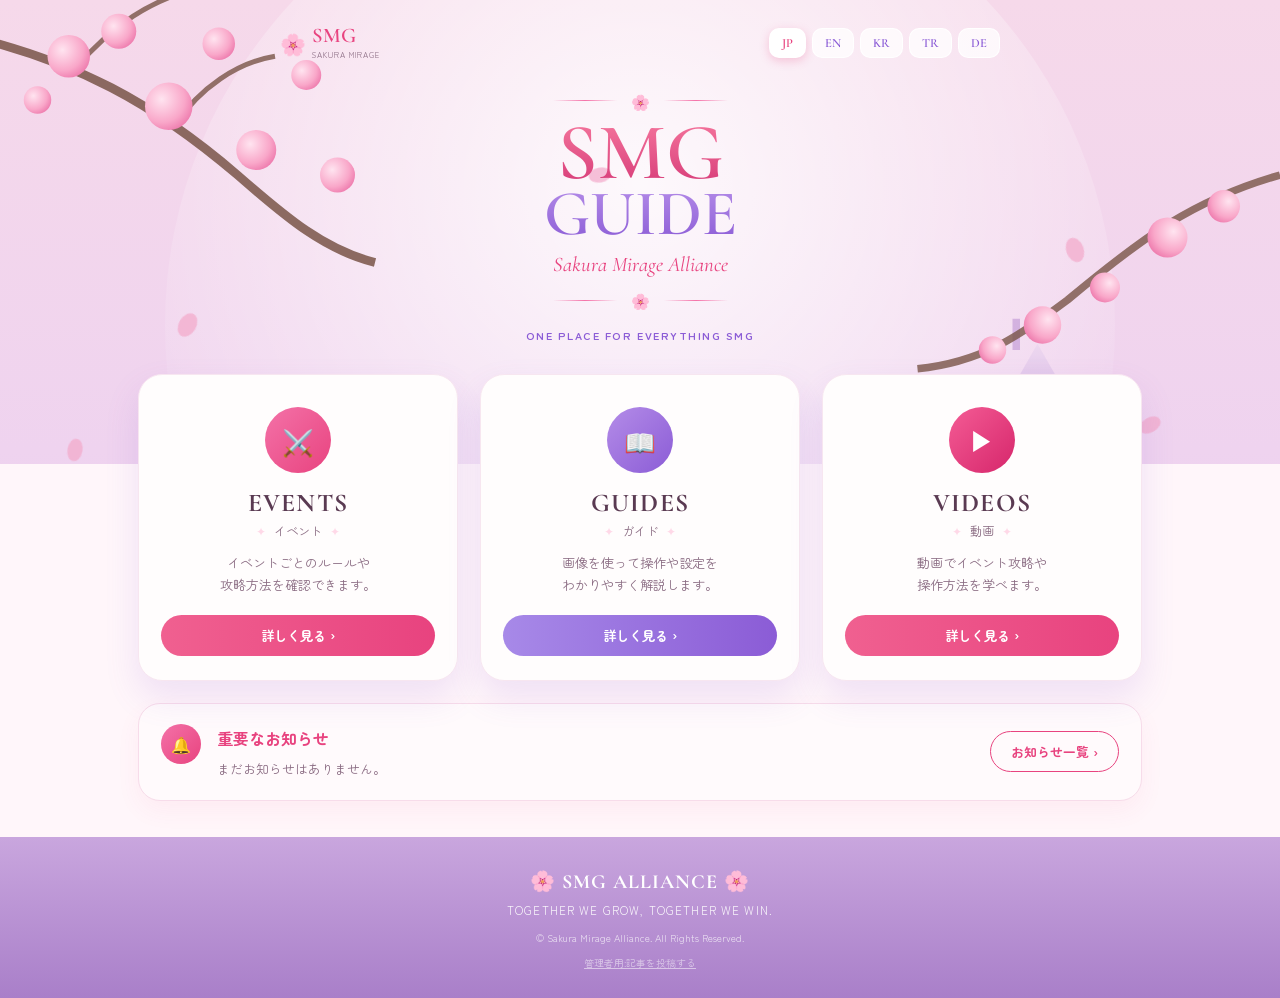
==== index.html @ 4b8d0f76 "Add files via upload" ====
<!DOCTYPE html>
<html lang="ja">
<head>
<meta charset="UTF-8">
<meta name="viewport" content="width=device-width, initial-scale=1.0">
<title>SMG GUIDE | Sakura Mirage Alliance</title>
<link rel="preconnect" href="https://fonts.googleapis.com">
<link href="https://fonts.googleapis.com/css2?family=Cormorant+Garamond:ital,wght@0,500;0,600;1,500&family=Zen+Maru+Gothic:wght@400;500;700;900&display=swap" rel="stylesheet">
<link rel="stylesheet" href="styles.css">
</head>
<body>

<section class="hero">
  <svg class="hero-bg" viewBox="0 0 1024 900" preserveAspectRatio="xMidYMin slice" xmlns="http://www.w3.org/2000/svg">
    <defs>
      <linearGradient id="sky" x1="0" y1="0" x2="0" y2="1">
        <stop offset="0%" stop-color="#f6d9ea"/>
        <stop offset="40%" stop-color="#efd3ef"/>
        <stop offset="75%" stop-color="#e2cbef"/>
        <stop offset="100%" stop-color="#d3bde8"/>
      </linearGradient>
      <linearGradient id="water" x1="0" y1="0" x2="0" y2="1">
        <stop offset="0%" stop-color="#e7c9ea"/>
        <stop offset="100%" stop-color="#d1a9de"/>
      </linearGradient>
      <radialGradient id="glow" cx="50%" cy="35%" r="60%">
        <stop offset="0%" stop-color="#ffffff" stop-opacity="0.85"/>
        <stop offset="100%" stop-color="#ffffff" stop-opacity="0"/>
      </radialGradient>
      <linearGradient id="castle" x1="0" y1="0" x2="0" y2="1">
        <stop offset="0%" stop-color="#ecd7f0"/>
        <stop offset="100%" stop-color="#d9bce6"/>
      </linearGradient>
      <radialGradient id="blossom" cx="35%" cy="35%" r="70%">
        <stop offset="0%" stop-color="#ffe4f0"/>
        <stop offset="70%" stop-color="#f9a7c9"/>
        <stop offset="100%" stop-color="#ef7fb0"/>
      </radialGradient>
    </defs>

    <rect x="0" y="0" width="1024" height="900" fill="url(#sky)"/>
    <rect x="0" y="560" width="1024" height="340" fill="url(#water)"/>
    <circle cx="512" cy="260" r="380" fill="url(#glow)"/>

    <g opacity="0.75" transform="translate(660,300)">
      <rect x="60" y="140" width="220" height="140" fill="url(#castle)"/>
      <polygon points="60,140 170,60 280,140" fill="url(#castle)"/>
      <rect x="0" y="180" width="60" height="100" fill="url(#castle)"/>
      <polygon points="0,180 30,140 60,180" fill="url(#castle)"/>
      <rect x="280" y="190" width="55" height="90" fill="url(#castle)"/>
      <polygon points="280,190 307,152 335,190" fill="url(#castle)"/>
      <rect x="150" y="10" width="40" height="70" fill="url(#castle)"/>
      <polygon points="150,10 170,-25 190,10" fill="url(#castle)"/>
      <rect x="150" y="-45" width="6" height="25" fill="#c9a3da"/>
    </g>
    <path d="M 560 560 Q 690 500 830 560" stroke="#e9d3ee" stroke-width="10" fill="none" opacity="0.8"/>

    <g transform="translate(0,-10)">
      <path d="M -20 40 C 60 60 120 90 190 150 C 230 185 260 210 300 220" stroke="#7a5548" stroke-width="7" fill="none" opacity="0.85"/>
      <path d="M 60 65 C 90 30 120 10 160 0" stroke="#7a5548" stroke-width="4" fill="none" opacity="0.8"/>
      <path d="M 140 110 C 160 80 190 60 220 55" stroke="#7a5548" stroke-width="4" fill="none" opacity="0.8"/>
      <g fill="url(#blossom)">
        <circle cx="55" cy="55" r="17"/>
        <circle cx="95" cy="35" r="14"/>
        <circle cx="135" cy="95" r="19"/>
        <circle cx="175" cy="45" r="13"/>
        <circle cx="205" cy="130" r="16"/>
        <circle cx="245" cy="70" r="12"/>
        <circle cx="30" cy="90" r="11"/>
        <circle cx="270" cy="150" r="14"/>
      </g>
    </g>

    <g transform="translate(1024,120) scale(-1,1)">
      <path d="M 0 20 C 70 40 110 70 170 120 C 210 150 240 170 290 175" stroke="#7a5548" stroke-width="6" fill="none" opacity="0.8"/>
      <g fill="url(#blossom)">
        <circle cx="45" cy="45" r="13"/>
        <circle cx="90" cy="70" r="16"/>
        <circle cx="140" cy="110" r="12"/>
        <circle cx="190" cy="140" r="15"/>
        <circle cx="230" cy="160" r="11"/>
      </g>
    </g>

    <g fill="#f3a8c9" opacity="0.7">
      <ellipse cx="150" cy="260" rx="7" ry="10" transform="rotate(30 150 260)"/>
      <ellipse cx="860" cy="200" rx="7" ry="10" transform="rotate(-20 860 200)"/>
      <ellipse cx="920" cy="340" rx="6" ry="9" transform="rotate(60 920 340)"/>
      <ellipse cx="60" cy="360" rx="6" ry="9" transform="rotate(10 60 360)"/>
      <ellipse cx="480" cy="140" rx="6" ry="9" transform="rotate(80 480 140)"/>
    </g>
  </svg>

  <div class="hero-content">
    <div class="topbar">
      <a class="brand" href="index.html">
        <span class="mark">🌸</span>
        <div>
          <div class="brand-name">SMG</div>
          <div class="brand-sub">SAKURA&nbsp;MIRAGE</div>
        </div>
      </a>
      <div class="langs">
        <span class="lang-btn" data-lang="jp">JP</span>
        <span class="lang-btn" data-lang="en">EN</span>
        <span class="lang-btn" data-lang="kr">KR</span>
        <span class="lang-btn" data-lang="tr">TR</span>
        <span class="lang-btn" data-lang="de">DE</span>
      </div>
    </div>

    <div class="ornament"><span class="line"></span>🌸<span class="line"></span></div>
    <h1 class="title">
      <span class="l1">SMG</span>
      <span class="l2">GUIDE</span>
    </h1>
    <p class="subtitle">Sakura Mirage Alliance</p>
    <div class="ornament" style="margin-top:12px;"><span class="line"></span>🌸<span class="line"></span></div>
    <p class="tagline" id="tagline">ONE PLACE FOR EVERYTHING SMG</p>
  </div>
</section>

<div class="cards">
  <a class="card" href="events.html">
    <div class="icon-circle icon-events">⚔️</div>
    <h3>EVENTS</h3>
    <div class="jp">イベント</div>
    <p>イベントごとのルールや<br>攻略方法を確認できます。</p>
    <span class="cta cta-events">詳しく見る ›</span>
  </a>
  <a class="card" href="guides.html">
    <div class="icon-circle icon-guides">📖</div>
    <h3>GUIDES</h3>
    <div class="jp">ガイド</div>
    <p>画像を使って操作や設定を<br>わかりやすく解説します。</p>
    <span class="cta cta-guides">詳しく見る ›</span>
  </a>
  <a class="card" href="videos.html">
    <div class="icon-circle icon-videos">▶</div>
    <h3>VIDEOS</h3>
    <div class="jp">動画</div>
    <p>動画でイベント攻略や<br>操作方法を学べます。</p>
    <span class="cta cta-videos">詳しく見る ›</span>
  </a>
</div>

<div class="notice-wrap">
  <div class="notice">
    <div class="bell">🔔</div>
    <div class="notice-body" id="notice-body">
      <h4>重要なお知らせ</h4>
      <p>読み込み中…</p>
    </div>
    <a class="notice-link" href="notice.html">お知らせ一覧 ›</a>
  </div>
</div>

<footer>
  <h5>🌸 SMG ALLIANCE 🌸</h5>
  <p class="en">TOGETHER WE GROW, TOGETHER WE WIN.</p>
  <p class="copy">© Sakura Mirage Alliance. All Rights Reserved.</p>
  <p class="copy" style="margin-top:10px;"><a href="admin.html" style="color:#fff; opacity:.7; text-decoration:underline;">管理者用:記事を投稿する</a></p>
</footer>

<script src="config.js"></script>
<script src="app.js"></script>
<script>
  let latestNotice = null;

  function renderNotice(lang) {
    const body = document.getElementById("notice-body");
    if (!latestNotice) {
      body.innerHTML = "<h4>重要なお知らせ</h4><p>まだお知らせはありません。</p>";
      return;
    }
    const title = SMG.v(latestNotice, "title", lang);
    const content = SMG.excerpt(SMG.v(latestNotice, "content", lang), 60);
    body.innerHTML = `<h4>${SMG.escapeHtml(title)}</h4><p>${SMG.escapeHtml(content)}</p>`;
  }

  async function init() {
    const posts = await SMG.fetchPosts({ category: "NOTICE", limit: 1 });
    latestNotice = posts[0] || null;
    renderNotice(SMG.getLang());
  }

  SMG.initLangButtons((lang) => renderNotice(lang));
  init();
</script>

</body>
</html>
---- styles.css ----
:root{
  --pink-deep:#e8437f;
  --pink-mid:#f472a8;
  --pink-soft:#ffd9e8;
  --purple-deep:#8b5cd6;
  --purple-mid:#a789e8;
  --cream:#fff6fa;
  --ink:#5a3a52;
  --ink-soft:#8a6b82;
}
*{box-sizing:border-box;}
body{
  margin:0;
  font-family:'Zen Maru Gothic', sans-serif;
  color:var(--ink);
  background:var(--cream);
  overflow-x:hidden;
}
a{color:inherit;}

/* ===== HERO (top page only) ===== */
.hero{
  position:relative;
  overflow:hidden;
  padding-bottom:110px;
}
.hero-bg{
  position:absolute;
  inset:0;
  width:100%;
  height:100%;
  display:block;
}
.hero-content{
  position:relative;
  z-index:3;
  padding:26px 20px 0;
  text-align:center;
}

/* ===== TOPBAR (shared) ===== */
.topbar{
  display:flex;
  justify-content:space-between;
  align-items:center;
  max-width:720px;
  margin:0 auto 30px;
}
.brand{
  display:flex;
  align-items:center;
  gap:6px;
  text-align:left;
  text-decoration:none;
}
.brand .mark{font-size:1.3rem;}
.brand-name{
  font-family:'Cormorant Garamond', serif;
  font-weight:600;
  font-size:1.3rem;
  color:var(--pink-deep);
  line-height:1;
}
.brand-sub{
  font-size:.5rem;
  letter-spacing:.12em;
  color:var(--ink-soft);
  margin-top:2px;
}
.langs{display:flex; gap:6px;}
.lang-btn{
  font-family:'Cormorant Garamond', serif;
  font-size:.78rem;
  font-weight:600;
  padding:6px 12px;
  border-radius:10px;
  background:rgba(255,255,255,.75);
  color:var(--purple-deep);
  border:1px solid rgba(255,255,255,.9);
  cursor:pointer;
}
.lang-btn.active{
  background:#fff;
  color:var(--pink-deep);
  box-shadow:0 3px 10px rgba(232,67,127,.25);
}

.ornament{
  font-size:.95rem;
  color:var(--pink-mid);
  display:flex;
  align-items:center;
  justify-content:center;
  gap:14px;
  margin-bottom:4px;
}
.ornament .line{width:64px; height:1px; background:linear-gradient(90deg, transparent, currentColor, transparent);}

.title{
  font-family:'Cormorant Garamond', serif;
  font-weight:600;
  line-height:.92;
  margin:0;
}
.title .l1{
  display:block;
  font-size:clamp(3.1rem, 15vw, 5rem);
  background:linear-gradient(180deg, #f6789e, #d63b78);
  -webkit-background-clip:text;
  background-clip:text;
  color:transparent;
}
.title .l2{
  display:block;
  font-size:clamp(2.5rem, 12vw, 4rem);
  background:linear-gradient(180deg, #b48ce8, #8b5cd6);
  -webkit-background-clip:text;
  background-clip:text;
  color:transparent;
  margin-top:-4px;
}
.subtitle{
  font-family:'Cormorant Garamond', serif;
  font-style:italic;
  font-size:1.3rem;
  color:var(--pink-deep);
  margin:8px 0 0;
}
.tagline{
  font-size:.68rem;
  letter-spacing:.14em;
  color:var(--purple-deep);
  font-weight:700;
  margin-top:16px;
}

/* ===== CARDS (top page) ===== */
.cards{
  max-width:1040px;
  margin:0 auto;
  padding:0 12px;
  position:relative;
  z-index:4;
  margin-top:-90px;
  display:flex;
  flex-wrap:nowrap;
  gap:8px;
}
.cards .card{
  flex:1 1 0;
  min-width:0;
}
@media(min-width:760px){
  .cards{gap:22px; padding:0 18px;}
}
.card{
  background:#fffdfd;
  border-radius:14px;
  padding:14px 6px 12px;
  text-align:center;
  box-shadow:0 16px 34px rgba(139,92,214,.14);
  border:1px solid #f7e6f0;
  overflow-wrap:break-word;
  text-decoration:none;
  display:block;
}
@media(min-width:760px){
  .card{border-radius:24px; padding:32px 22px 24px;}
}
.icon-circle{
  width:44px;height:44px;
  border-radius:50%;
  margin:0 auto 10px;
  display:flex;align-items:center;justify-content:center;
  font-size:1.1rem;
  color:#fff;
}
@media(min-width:760px){
  .icon-circle{width:66px;height:66px; margin:0 auto 14px; font-size:1.6rem;}
}
.icon-events{background:linear-gradient(135deg,#f472a8,#e8437f);}
.icon-guides{background:linear-gradient(135deg,#b48ce8,#8b5cd6);}
.icon-videos{background:linear-gradient(135deg,#f45c95,#d6266b);}

.card h3{
  font-family:'Cormorant Garamond', serif;
  font-size:1.05rem;
  letter-spacing:.02em;
  margin:0 0 2px;
}
.card .jp{
  font-size:.6rem;
  color:var(--ink-soft);
  margin-bottom:8px;
}
.card .jp::before,.card .jp::after{content:"✦"; margin:0 4px; color:var(--pink-soft);}
.card p{
  font-size:.62rem;
  line-height:1.5;
  color:var(--ink-soft);
  margin:0 0 12px;
}
.cta{
  display:inline-flex;
  align-items:center;
  justify-content:center;
  gap:4px;
  width:100%;
  padding:8px 0;
  border-radius:30px;
  color:#fff;
  font-size:.62rem;
  font-weight:700;
  text-decoration:none;
}
@media(min-width:760px){
  .card h3{font-size:1.6rem; letter-spacing:.04em; margin:0 0 4px;}
  .card .jp{font-size:.78rem; margin-bottom:12px;}
  .card .jp::before,.card .jp::after{margin:0 8px;}
  .card p{font-size:.82rem; line-height:1.7; margin:0 0 18px;}
  .cta{gap:6px; padding:11px 0; font-size:.83rem;}
}
.cta-events, .cta-videos{background:linear-gradient(90deg,#f06090,#e8437f);}
.cta-guides{background:linear-gradient(90deg,#a789e8,#8b5cd6);}

/* ===== NOTICE (top page) ===== */
.notice-wrap{max-width:1040px; margin:22px auto 0; padding:0 18px;}
.notice{
  background:#fffafc;
  border:1px solid #f7dcea;
  border-radius:22px;
  padding:20px 22px;
  display:flex;
  gap:16px;
  align-items:flex-start;
  flex-wrap:wrap;
  box-shadow:0 10px 24px rgba(232,67,127,.06);
}
.bell{
  width:40px;height:40px;min-width:40px;
  border-radius:50%;
  background:linear-gradient(135deg,#f472a8,#e8437f);
  display:flex;align-items:center;justify-content:center;
  color:#fff; font-size:1rem;
}
.notice-body{flex:1; min-width:200px;}
.notice-body h4{
  margin:2px 0 8px;
  color:var(--pink-deep);
  font-size:1rem;
}
.notice-body p{
  margin:0;
  font-size:.8rem;
  line-height:1.7;
  color:var(--ink-soft);
}
.notice-link{
  align-self:center;
  white-space:nowrap;
  padding:10px 20px;
  border-radius:24px;
  border:1.5px solid var(--pink-deep);
  color:var(--pink-deep);
  font-size:.8rem;
  font-weight:700;
  text-decoration:none;
}

/* ===== INNER PAGE HEADER (events/guides/videos/notice) ===== */
.page-header{
  position:relative;
  padding:22px 20px 46px;
  text-align:center;
  background:linear-gradient(180deg, #f6d9ea 0%, #f0d4ee 45%, #e5cdf0 100%);
  overflow:hidden;
}
.page-header .topbar{margin-bottom:26px;}
.page-eyebrow{
  font-family:'Cormorant Garamond', serif;
  font-style:italic;
  font-size:1.05rem;
  color:var(--pink-deep);
  margin:0 0 4px;
}
.page-title{
  font-family:'Cormorant Garamond', serif;
  font-weight:600;
  font-size:clamp(2.2rem, 10vw, 3.2rem);
  margin:0;
  background:linear-gradient(180deg, #f6789e, #d63b78);
  -webkit-background-clip:text;
  background-clip:text;
  color:transparent;
}
.page-title.purple{
  background:linear-gradient(180deg, #b48ce8, #8b5cd6);
  -webkit-background-clip:text;
  background-clip:text;
}
.breadcrumb{
  margin-top:14px;
  font-size:.72rem;
  color:var(--ink-soft);
}
.breadcrumb a{color:var(--pink-deep); text-decoration:none; font-weight:700;}

/* ===== INNER PAGE CONTENT ===== */
.page-body{
  max-width:820px;
  margin:-24px auto 0;
  padding:0 18px 40px;
  position:relative;
  z-index:2;
}
.back-link{
  display:inline-flex;
  align-items:center;
  gap:6px;
  margin:6px 0 22px;
  font-size:.78rem;
  font-weight:700;
  color:var(--purple-deep);
  text-decoration:none;
}

/* ===== POST LIST CARDS (events/guides/notice) ===== */
.post-card{
  display:block;
  background:#fffdfd;
  border-radius:22px;
  padding:0;
  margin-bottom:18px;
  box-shadow:0 14px 30px rgba(139,92,214,.1);
  border:1px solid #f7e6f0;
  text-decoration:none;
  overflow:hidden;
}
.post-card .thumb{
  width:100%;
  height:160px;
  object-fit:cover;
  display:block;
  background:linear-gradient(135deg,#f6d9ea,#e5cdf0);
}
.post-card .post-body{padding:20px 22px;}
.post-card h2{
  font-family:'Cormorant Garamond', serif;
  font-size:1.3rem;
  color:var(--pink-deep);
  margin:0 0 8px;
}
.post-card .excerpt{
  font-size:.85rem;
  line-height:1.75;
  color:var(--ink-soft);
  margin:0 0 10px;
}
.post-card .meta{
  font-size:.68rem;
  color:#c090b0;
  letter-spacing:.04em;
}
.empty-state{
  text-align:center;
  padding:40px 20px;
  color:var(--ink-soft);
  font-size:.9rem;
  background:#fffafc;
  border:1px dashed #f0cfe0;
  border-radius:20px;
}

/* ===== VIDEO CARDS ===== */
.video-card{
  background:#fffdfd;
  border-radius:22px;
  padding:20px 22px;
  margin-bottom:18px;
  box-shadow:0 14px 30px rgba(139,92,214,.1);
  border:1px solid #f7e6f0;
}
.video-card h2{
  font-family:'Cormorant Garamond', serif;
  font-size:1.25rem;
  color:var(--pink-deep);
  margin:0 0 8px;
}
.video-card .excerpt{
  font-size:.85rem;
  line-height:1.75;
  color:var(--ink-soft);
  margin:0 0 14px;
}
.video-embed{
  position:relative;
  width:100%;
  padding-top:56.25%;
  border-radius:14px;
  overflow:hidden;
  margin-bottom:12px;
  background:#000;
}
.video-embed iframe{
  position:absolute;
  inset:0;
  width:100%;
  height:100%;
  border:0;
}
.video-card .meta{
  font-size:.68rem;
  color:#c090b0;
  letter-spacing:.04em;
}

/* ===== POST DETAIL ===== */
.post-detail{
  background:#fffdfd;
  border-radius:22px;
  padding:28px 24px;
  box-shadow:0 14px 30px rgba(139,92,214,.1);
  border:1px solid #f7e6f0;
}
.post-detail .cat-tag{
  display:inline-block;
  font-size:.68rem;
  padding:4px 12px;
  border-radius:16px;
  background:var(--pink-soft);
  color:var(--pink-deep);
  font-weight:700;
  margin-bottom:12px;
}
.post-detail h1{
  font-family:'Cormorant Garamond', serif;
  font-size:1.8rem;
  color:var(--ink);
  margin:0 0 8px;
}
.post-detail .meta{
  font-size:.72rem;
  color:var(--ink-soft);
  margin-bottom:20px;
}
.post-detail .body-text{
  font-size:.92rem;
  line-height:1.9;
  color:var(--ink);
  white-space:pre-wrap;
  margin-bottom:20px;
}
.post-detail .gallery{
  display:grid;
  grid-template-columns:repeat(auto-fill,minmax(140px,1fr));
  gap:10px;
  margin-bottom:20px;
}
.post-detail .gallery img{
  width:100%;
  height:110px;
  object-fit:cover;
  border-radius:12px;
}

/* ===== FOOTER (shared) ===== */
footer{
  margin-top:36px;
  padding:32px 20px 28px;
  text-align:center;
  background:linear-gradient(180deg,#c9a6de,#a97fc9);
  color:#fff;
}
footer h5{
  font-family:'Cormorant Garamond', serif;
  font-size:1.25rem;
  letter-spacing:.05em;
  margin:0 0 8px;
}
footer .en{
  font-size:.72rem;
  letter-spacing:.1em;
  opacity:.9;
  margin:0 0 12px;
}
footer .copy{
  font-size:.62rem;
  opacity:.75;
  margin:0;
}
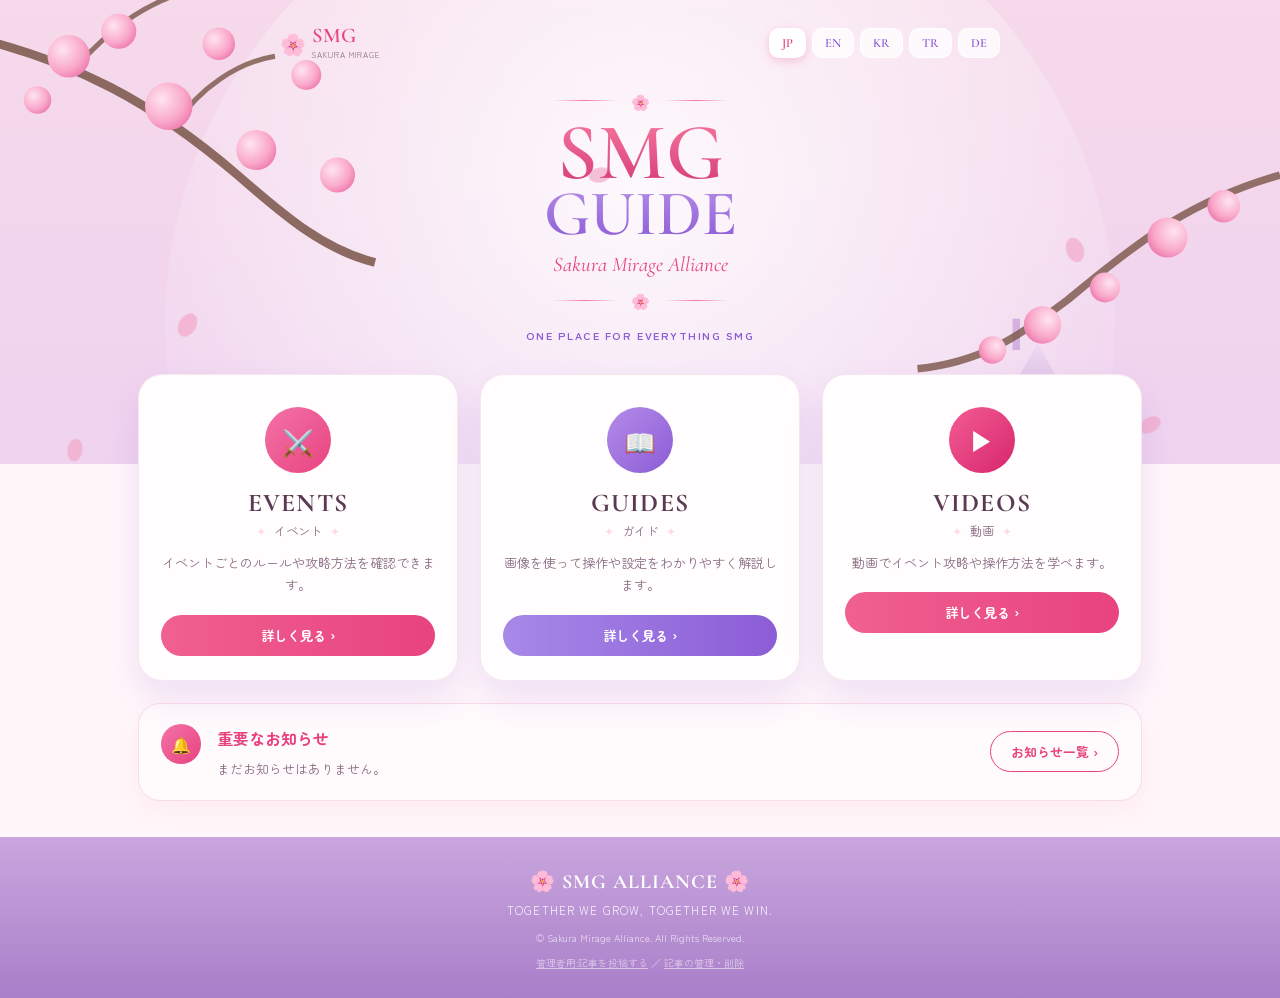
==== commit e8fab388: "Add files via upload" ====
--- a/index.html
+++ b/index.html
@@ -124,23 +124,23 @@
   <a class="card" href="events.html">
     <div class="icon-circle icon-events">⚔️</div>
     <h3>EVENTS</h3>
-    <div class="jp">イベント</div>
-    <p>イベントごとのルールや<br>攻略方法を確認できます。</p>
-    <span class="cta cta-events">詳しく見る ›</span>
+    <div class="jp" data-i18n="card_events_label">イベント</div>
+    <p data-i18n="card_events_desc">イベントごとのルールや攻略方法を確認できます。</p>
+    <span class="cta cta-events" data-i18n="cta_more">詳しく見る ›</span>
   </a>
   <a class="card" href="guides.html">
     <div class="icon-circle icon-guides">📖</div>
     <h3>GUIDES</h3>
-    <div class="jp">ガイド</div>
-    <p>画像を使って操作や設定を<br>わかりやすく解説します。</p>
-    <span class="cta cta-guides">詳しく見る ›</span>
+    <div class="jp" data-i18n="card_guides_label">ガイド</div>
+    <p data-i18n="card_guides_desc">画像を使って操作や設定をわかりやすく解説します。</p>
+    <span class="cta cta-guides" data-i18n="cta_more">詳しく見る ›</span>
   </a>
   <a class="card" href="videos.html">
     <div class="icon-circle icon-videos">▶</div>
     <h3>VIDEOS</h3>
-    <div class="jp">動画</div>
-    <p>動画でイベント攻略や<br>操作方法を学べます。</p>
-    <span class="cta cta-videos">詳しく見る ›</span>
+    <div class="jp" data-i18n="card_videos_label">動画</div>
+    <p data-i18n="card_videos_desc">動画でイベント攻略や操作方法を学べます。</p>
+    <span class="cta cta-videos" data-i18n="cta_more">詳しく見る ›</span>
   </a>
 </div>
 
@@ -148,10 +148,10 @@
   <div class="notice">
     <div class="bell">🔔</div>
     <div class="notice-body" id="notice-body">
-      <h4>重要なお知らせ</h4>
-      <p>読み込み中…</p>
+      <h4 data-i18n="notice_heading">重要なお知らせ</h4>
+      <p data-i18n="notice_loading">読み込み中…</p>
     </div>
-    <a class="notice-link" href="notice.html">お知らせ一覧 ›</a>
+    <a class="notice-link" href="notice.html" data-i18n="notice_link">お知らせ一覧 ›</a>
   </div>
 </div>
 
@@ -159,7 +159,11 @@
   <h5>🌸 SMG ALLIANCE 🌸</h5>
   <p class="en">TOGETHER WE GROW, TOGETHER WE WIN.</p>
   <p class="copy">© Sakura Mirage Alliance. All Rights Reserved.</p>
-  <p class="copy" style="margin-top:10px;"><a href="admin.html" style="color:#fff; opacity:.7; text-decoration:underline;">管理者用:記事を投稿する</a></p>
+  <p class="copy" style="margin-top:10px;">
+    <a href="admin.html" style="color:#fff; opacity:.7; text-decoration:underline;">管理者用:記事を投稿する</a>
+    ／
+    <a href="manage.html" style="color:#fff; opacity:.7; text-decoration:underline;">記事の管理・削除</a>
+  </p>
 </footer>
 
 <script src="config.js"></script>
@@ -170,7 +174,7 @@
   function renderNotice(lang) {
     const body = document.getElementById("notice-body");
     if (!latestNotice) {
-      body.innerHTML = "<h4>重要なお知らせ</h4><p>まだお知らせはありません。</p>";
+      body.innerHTML = `<h4>${SMG.t("notice_heading", lang)}</h4><p>${SMG.t("notice_empty", lang)}</p>`;
       return;
     }
     const title = SMG.v(latestNotice, "title", lang);
--- a/styles.css
+++ b/styles.css
@@ -200,6 +200,78 @@
   color:var(--ink-soft);
   margin:0 0 12px;
 }
+
+/* ===== ADMIN FORM ===== */
+.admin-wrap{max-width:640px; margin:0 auto; padding:0 18px 40px;}
+.admin-card{
+  background:#fffdfd;
+  border-radius:22px;
+  padding:26px 22px;
+  box-shadow:0 14px 30px rgba(139,92,214,.1);
+  border:1px solid #f7e6f0;
+}
+.admin-card h2{
+  font-family:'Cormorant Garamond', serif;
+  font-size:1.4rem;
+  color:var(--pink-deep);
+  margin:0 0 18px;
+}
+.field{margin-bottom:16px;}
+.field label{
+  display:block;
+  font-size:.78rem;
+  font-weight:700;
+  color:var(--ink);
+  margin-bottom:6px;
+}
+.field input[type="text"],
+.field input[type="password"],
+.field select,
+.field textarea{
+  width:100%;
+  padding:10px 12px;
+  border-radius:12px;
+  border:1px solid #f0d5e4;
+  font-family:'Zen Maru Gothic', sans-serif;
+  font-size:.88rem;
+  color:var(--ink);
+  background:#fffafc;
+}
+.field textarea{min-height:120px; resize:vertical;}
+.field-hint{font-size:.68rem; color:var(--ink-soft); margin-top:4px;}
+.switch-row{display:flex; align-items:center; gap:10px;}
+.thumb-preview{
+  display:flex;
+  flex-wrap:wrap;
+  gap:8px;
+  margin-top:10px;
+}
+.thumb-preview img{
+  width:70px;height:70px;
+  object-fit:cover;
+  border-radius:10px;
+  border:1px solid #f0d5e4;
+}
+.submit-btn{
+  width:100%;
+  padding:13px 0;
+  border-radius:30px;
+  border:none;
+  background:linear-gradient(90deg,#f06090,#e8437f);
+  color:#fff;
+  font-size:.95rem;
+  font-weight:700;
+  cursor:pointer;
+}
+.submit-btn:disabled{opacity:.6; cursor:not-allowed;}
+.form-msg{
+  margin-top:14px;
+  font-size:.82rem;
+  padding:10px 14px;
+  border-radius:12px;
+}
+.form-msg.ok{background:#e9f9ee; color:#2f8a4c;}
+.form-msg.err{background:#fdeaea; color:#c0392b;}
 .cta{
   display:inline-flex;
   align-items:center;
@@ -451,16 +523,20 @@
   margin-bottom:20px;
 }
 .post-detail .gallery{
-  display:grid;
-  grid-template-columns:repeat(auto-fill,minmax(140px,1fr));
-  gap:10px;
+  display:flex;
+  flex-direction:column;
+  gap:14px;
   margin-bottom:20px;
 }
+.post-detail .gallery a{
+  display:block;
+  line-height:0;
+}
 .post-detail .gallery img{
   width:100%;
-  height:110px;
-  object-fit:cover;
-  border-radius:12px;
+  height:auto;
+  border-radius:14px;
+  border:1px solid #f0d5e4;
 }
 
 /* ===== FOOTER (shared) ===== */
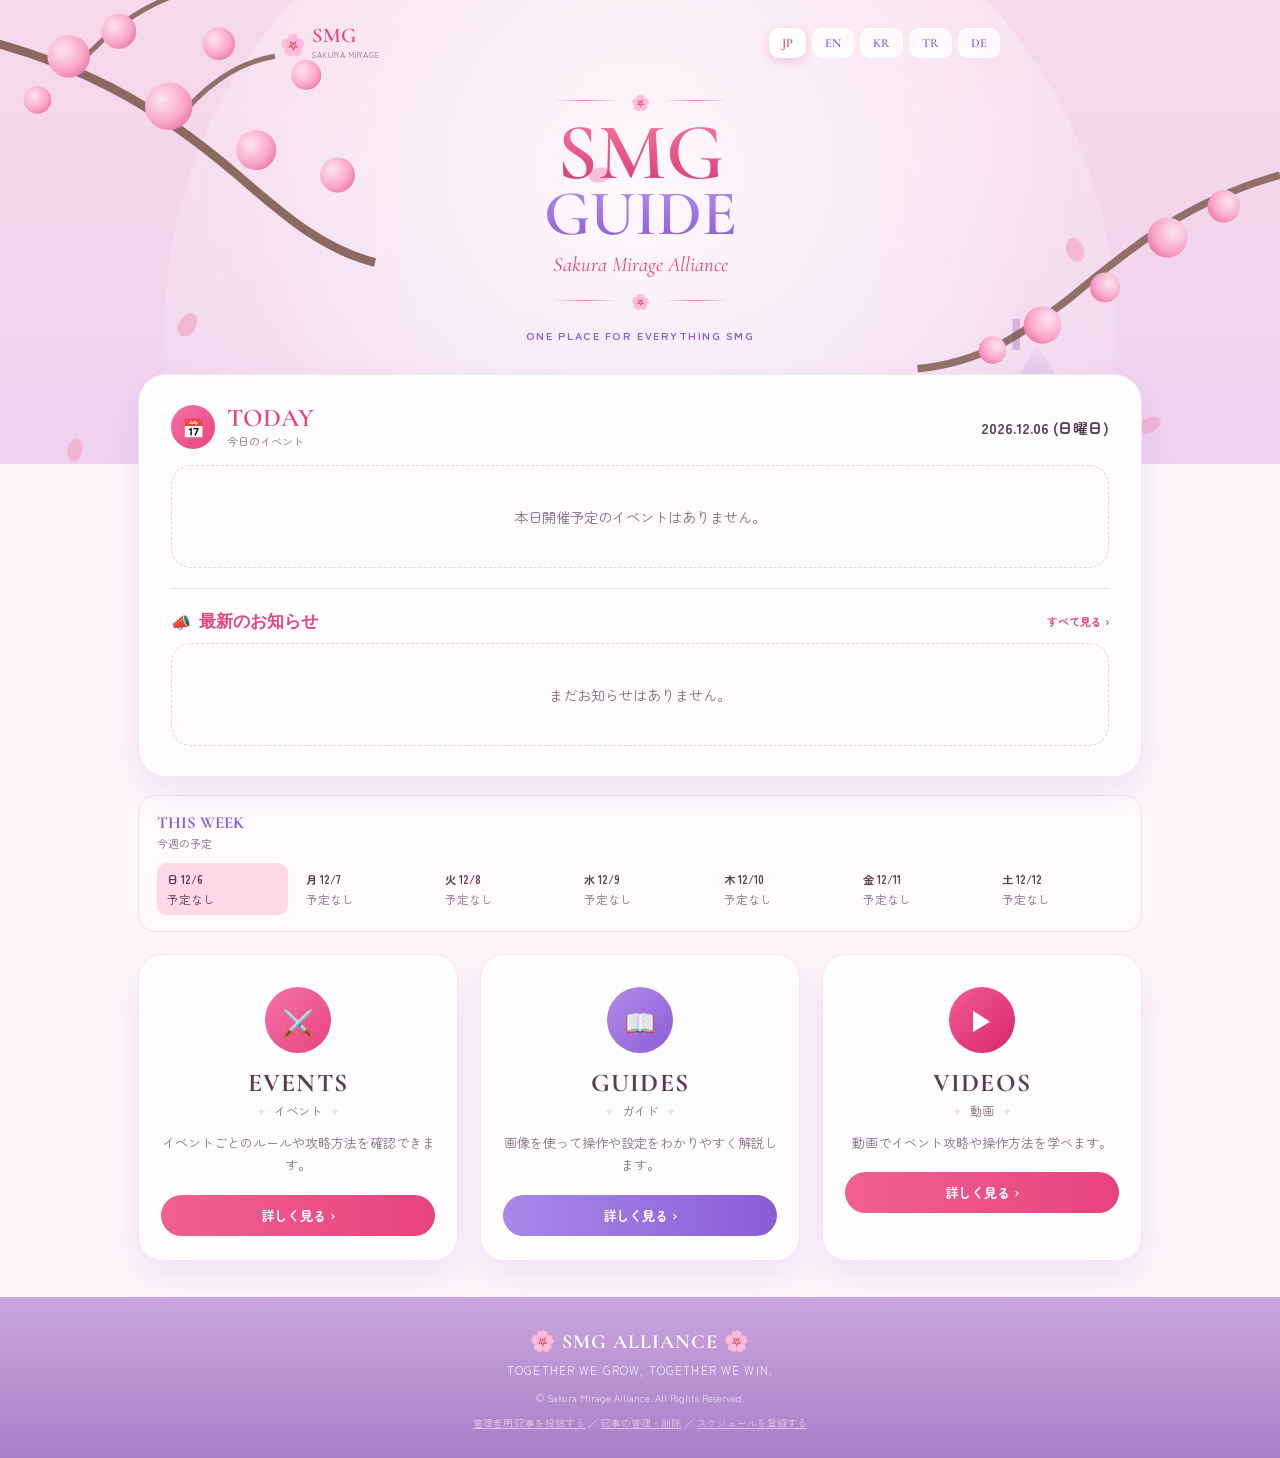
==== commit 2822ab19: "GitHub最新(多言語システム/stats.html/TikTok対応)にTODAY/THIS WEEK/SCHEDULE MANAGERを統合 - origin/main(多言語システム・stat" ====
--- a/index.html
+++ b/index.html
@@ -120,6 +120,50 @@
   </div>
 </section>
 
+<section class="today-card">
+  <div class="today-card-inner">
+    <div class="today-card-head">
+      <div class="today-head-left">
+        <div class="today-icon">📅</div>
+        <div>
+          <h2 class="today-title" data-i18n="today_title">TODAY</h2>
+          <p class="today-sub" id="today-sub" data-i18n="today_subtitle">今日のイベント</p>
+        </div>
+      </div>
+      <div class="today-date" id="today-date-text">-</div>
+    </div>
+
+    <div class="today-events" id="today-events-list">
+      <div class="empty-state" data-i18n="loading">読み込み中…</div>
+    </div>
+
+    <div class="today-card-divider"></div>
+
+    <div class="today-notice">
+      <div class="today-notice-head">
+        <span class="today-notice-icon">📣</span>
+        <h3 data-i18n="today_notice_heading">最新のお知らせ</h3>
+        <a href="notice.html" class="today-notice-more" data-i18n="today_notice_more">すべて見る ›</a>
+      </div>
+      <div id="today-notice-item">
+        <div class="empty-state" data-i18n="loading">読み込み中…</div>
+      </div>
+    </div>
+  </div>
+</section>
+
+<section class="this-week">
+  <div class="this-week-inner">
+    <div class="this-week-head">
+      <h3 data-i18n="this_week_title">THIS WEEK</h3>
+      <p id="this-week-sub" data-i18n="this_week_subtitle">今週の予定</p>
+    </div>
+    <div class="week-list" id="week-list">
+      <div class="empty-state" data-i18n="loading">読み込み中…</div>
+    </div>
+  </div>
+</section>
+
 <div class="cards">
   <a class="card" href="events.html">
     <div class="icon-circle icon-events">⚔️</div>
@@ -144,51 +188,86 @@
   </a>
 </div>
 
-<div class="notice-wrap">
-  <div class="notice">
-    <div class="bell">🔔</div>
-    <div class="notice-body" id="notice-body">
-      <h4 data-i18n="notice_heading">重要なお知らせ</h4>
-      <p data-i18n="notice_loading">読み込み中…</p>
-    </div>
-    <a class="notice-link" href="notice.html" data-i18n="notice_link">お知らせ一覧 ›</a>
-  </div>
-</div>
-
 <footer>
   <h5>🌸 SMG ALLIANCE 🌸</h5>
   <p class="en">TOGETHER WE GROW, TOGETHER WE WIN.</p>
   <p class="copy">© Sakura Mirage Alliance. All Rights Reserved.</p>
   <p class="copy" style="margin-top:10px;">
-    <a href="admin.html" style="color:#fff; opacity:.7; text-decoration:underline;">管理者用:記事を投稿する</a>
+    <a href="admin.html" style="color:#fff; opacity:.7; text-decoration:underline;" data-i18n="footer_admin_post">管理者用:記事を投稿する</a>
     ／
-    <a href="manage.html" style="color:#fff; opacity:.7; text-decoration:underline;">記事の管理・削除</a>
+    <a href="manage.html" style="color:#fff; opacity:.7; text-decoration:underline;" data-i18n="footer_admin_manage">記事の管理・削除</a>
+    ／
+    <a href="schedule-admin.html" style="color:#fff; opacity:.7; text-decoration:underline;">スケジュールを登録する</a>
   </p>
 </footer>
 
 <script src="config.js"></script>
 <script src="app.js"></script>
 <script>
+  let allSchedules = [];
   let latestNotice = null;
 
+  function renderTodayDate(lang) {
+    const { dateStr, weekday } = SMG.getSTDate(0);
+    const [y, m, d] = dateStr.split("-").map(Number);
+    const text = (lang === "en")
+      ? `${SMG.MONTH_EN[m - 1]} ${d}, ${y}`
+      : `${y}.${String(m).padStart(2,"0")}.${String(d).padStart(2,"0")} (${SMG.WEEKDAY_FULL[lang][weekday].slice(0,3)})`;
+    document.getElementById("today-date-text").textContent = text;
+  }
+
+  function renderTodayEvents(lang) {
+    const list = document.getElementById("today-events-list");
+    const today = SMG.getTodaySchedules(allSchedules);
+    if (!today.length) {
+      list.innerHTML = `<div class="empty-state">${SMG.t("today_empty", lang)}</div>`;
+      return;
+    }
+    const next = SMG.getNextEvent(today);
+    list.innerHTML = today.map(s => SMG.renderEventRow(s, lang, !!(next && s.id === next.id))).join("");
+  }
+
+  function renderThisWeek(lang) {
+    const listEl = document.getElementById("week-list");
+    const week = SMG.getWeekSchedules(allSchedules, 7);
+    listEl.innerHTML = week.map((day, i) => SMG.renderWeekDay(day, lang, i === 0)).join("");
+  }
+
   function renderNotice(lang) {
-    const body = document.getElementById("notice-body");
+    const box = document.getElementById("today-notice-item");
     if (!latestNotice) {
-      body.innerHTML = `<h4>${SMG.t("notice_heading", lang)}</h4><p>${SMG.t("notice_empty", lang)}</p>`;
+      box.innerHTML = `<div class="empty-state">${SMG.t("notice_empty", lang)}</div>`;
       return;
     }
     const title = SMG.v(latestNotice, "title", lang);
     const content = SMG.excerpt(SMG.v(latestNotice, "content", lang), 60);
-    body.innerHTML = `<h4>${SMG.escapeHtml(title)}</h4><p>${SMG.escapeHtml(content)}</p>`;
+    box.innerHTML = `
+      <a class="today-notice-item-link" href="post.html?id=${latestNotice.id}">
+        <div class="today-notice-title">${SMG.escapeHtml(title)}</div>
+        <div class="today-notice-excerpt">${SMG.escapeHtml(content)}</div>
+        <div class="today-notice-date">${SMG.formatDate(latestNotice.created_at)}</div>
+      </a>
+    `;
+  }
+
+  function renderAll(lang) {
+    renderTodayDate(lang);
+    renderTodayEvents(lang);
+    renderThisWeek(lang);
+    renderNotice(lang);
   }
 
   async function init() {
-    const posts = await SMG.fetchPosts({ category: "NOTICE", limit: 1 });
-    latestNotice = posts[0] || null;
-    renderNotice(SMG.getLang());
-  }
-
-  SMG.initLangButtons((lang) => renderNotice(lang));
+    const [schedules, noticePosts] = await Promise.all([
+      SMG.fetchSchedules({ published: true }),
+      SMG.fetchPosts({ category: "NOTICE", limit: 1 })
+    ]);
+    allSchedules = schedules;
+    latestNotice = noticePosts[0] || null;
+    renderAll(SMG.getLang());
+  }
+
+  SMG.initLangButtons((lang) => renderAll(lang));
   init();
 </script>
 
--- a/styles.css
+++ b/styles.css
@@ -141,7 +141,7 @@
   padding:0 12px;
   position:relative;
   z-index:4;
-  margin-top:-90px;
+  margin-top:22px;
   display:flex;
   flex-wrap:nowrap;
   gap:8px;
@@ -472,6 +472,7 @@
   overflow:hidden;
   margin-bottom:12px;
   background:#000;
+  max-width:480px;
 }
 .video-embed iframe{
   position:absolute;
@@ -479,6 +480,19 @@
   width:100%;
   height:100%;
   border:0;
+}
+.video-embed.tiktok-wrap{
+  padding-top:0;
+  height:auto;
+  overflow:visible;
+  background:none;
+  display:flex;
+  justify-content:center;
+}
+.video-embed.tiktok-wrap iframe{
+  position:static;
+  width:auto;
+  height:auto;
 }
 .video-card .meta{
   font-size:.68rem;
@@ -539,6 +553,274 @@
   border:1px solid #f0d5e4;
 }
 
+/* ===== TODAY CARD (top page) ===== */
+.today-card{
+  max-width:1040px;
+  margin:-90px auto 0;
+  padding:0 12px;
+  position:relative;
+  z-index:4;
+}
+@media(min-width:760px){
+  .today-card{padding:0 18px;}
+}
+.today-card-inner{
+  background:#fffdfd;
+  border-radius:20px;
+  padding:20px 16px;
+  box-shadow:0 16px 34px rgba(139,92,214,.14);
+  border:1px solid #f7e6f0;
+}
+@media(min-width:760px){
+  .today-card-inner{border-radius:28px; padding:30px 32px;}
+}
+.today-card-head{
+  display:flex;
+  align-items:center;
+  justify-content:space-between;
+  gap:12px;
+  flex-wrap:wrap;
+  margin-bottom:16px;
+}
+.today-head-left{display:flex; align-items:center; gap:12px;}
+.today-icon{
+  width:44px;height:44px;min-width:44px;
+  border-radius:50%;
+  background:linear-gradient(135deg,#f472a8,#e8437f);
+  display:flex;align-items:center;justify-content:center;
+  font-size:1.15rem;
+}
+.today-title{
+  font-family:'Cormorant Garamond', serif;
+  font-weight:600;
+  font-size:1.6rem;
+  color:var(--pink-deep);
+  margin:0;
+  line-height:1;
+}
+.today-sub{
+  font-size:.7rem;
+  color:var(--ink-soft);
+  margin:2px 0 0;
+}
+.today-date{
+  font-weight:700;
+  font-size:.92rem;
+  color:var(--ink);
+  white-space:nowrap;
+}
+
+/* ---- イベント行 ---- */
+.today-events{display:flex; flex-direction:column; gap:12px;}
+.today-event-row{
+  display:flex;
+  align-items:flex-start;
+  gap:12px;
+  background:#fffafc;
+  border:1px solid #f7e6f0;
+  border-radius:16px;
+  padding:12px;
+}
+.today-event-row.is-next{
+  border-left:3px solid var(--pink-deep);
+  box-shadow:0 8px 18px rgba(232,67,127,.08);
+}
+.today-event-thumb{
+  width:56px;height:56px;min-width:56px;
+  border-radius:12px;
+  overflow:hidden;
+  background:linear-gradient(135deg,#f6d9ea,#e5cdf0);
+}
+@media(min-width:760px){
+  .today-event-thumb{width:72px;height:72px;min-width:72px; border-radius:14px;}
+}
+.today-event-thumb img{width:100%;height:100%;object-fit:cover;display:block;}
+.today-event-body{flex:1; min-width:0;}
+.today-event-title-row{
+  display:flex;
+  align-items:center;
+  flex-wrap:wrap;
+  gap:8px;
+  margin-bottom:4px;
+}
+.today-event-title{
+  font-family:'Cormorant Garamond', serif;
+  font-weight:600;
+  font-size:1.05rem;
+  color:var(--ink);
+}
+.event-tag{
+  display:inline-block;
+  font-size:.62rem;
+  font-weight:700;
+  padding:3px 10px;
+  border-radius:10px;
+  white-space:nowrap;
+}
+.tag-orange{background:#fbe8d8; color:#c9773a;}
+.tag-purple{background:#ece3fa; color:#8b5cd6;}
+.tag-pink{background:#ffd9e8; color:#e8437f;}
+.tag-red{background:#fbe0e4; color:#c85465;}
+.tag-green{background:#e3f5ea; color:#4f9d6e;}
+
+.today-event-time{
+  font-size:.78rem;
+  color:var(--ink);
+  margin-bottom:4px;
+}
+.day-badge{
+  display:inline-block;
+  font-size:.6rem;
+  font-weight:700;
+  padding:1px 7px;
+  border-radius:8px;
+  background:var(--pink-soft);
+  color:var(--pink-deep);
+  vertical-align:middle;
+}
+.today-event-note{
+  font-size:.75rem;
+  line-height:1.5;
+  color:var(--ink-soft);
+  margin:0;
+}
+.today-event-note.is-important{
+  color:var(--pink-deep);
+  font-weight:700;
+}
+.today-event-btn{
+  align-self:center;
+  white-space:nowrap;
+  padding:8px 16px;
+  border-radius:20px;
+  background:linear-gradient(90deg,#f06090,#e8437f);
+  color:#fff;
+  font-size:.7rem;
+  font-weight:700;
+  text-decoration:none;
+}
+@media(min-width:760px){
+  .today-event-btn{padding:10px 20px; font-size:.78rem;}
+}
+
+/* ---- TODAYカード内の「最新のお知らせ」 ---- */
+.today-card-divider{
+  height:1px;
+  background:#f5dcea;
+  margin:20px 0;
+}
+.today-notice-head{
+  display:flex;
+  align-items:center;
+  gap:8px;
+  margin-bottom:10px;
+}
+.today-notice-head h3{
+  font-family:'Cormorant Garamond', serif;
+  font-size:1.05rem;
+  color:var(--pink-deep);
+  margin:0;
+  flex:1;
+}
+.today-notice-icon{font-size:1rem;}
+.today-notice-more{
+  font-size:.7rem;
+  font-weight:700;
+  color:var(--pink-deep);
+  text-decoration:none;
+  white-space:nowrap;
+}
+.today-notice-item-link{
+  display:block;
+  text-decoration:none;
+  background:#fffafc;
+  border:1px solid #f7e6f0;
+  border-radius:14px;
+  padding:12px 14px;
+}
+.today-notice-title{
+  font-size:.88rem;
+  font-weight:700;
+  color:var(--ink);
+  margin-bottom:4px;
+}
+.today-notice-excerpt{
+  font-size:.75rem;
+  color:var(--ink-soft);
+  line-height:1.6;
+  margin-bottom:6px;
+}
+.today-notice-date{
+  font-size:.65rem;
+  color:#c090b0;
+}
+
+/* ===== THIS WEEK (top page) ===== */
+.this-week{
+  max-width:1040px;
+  margin:18px auto 0;
+  padding:0 12px;
+}
+@media(min-width:760px){
+  .this-week{padding:0 18px;}
+}
+.this-week-inner{
+  background:#fffafc;
+  border:1px solid #f7dcea;
+  border-radius:18px;
+  padding:16px 18px;
+}
+.this-week-head{margin-bottom:12px;}
+.this-week-head h3{
+  font-family:'Cormorant Garamond', serif;
+  font-size:1.05rem;
+  color:var(--purple-deep);
+  margin:0 0 2px;
+}
+.this-week-head p{
+  font-size:.68rem;
+  color:var(--ink-soft);
+  margin:0;
+}
+.week-list{
+  display:flex;
+  flex-direction:column;
+  gap:6px;
+}
+.week-day{
+  display:flex;
+  align-items:baseline;
+  gap:10px;
+  padding:8px 10px;
+  border-radius:10px;
+}
+.week-day.is-today{background:var(--pink-soft);}
+.week-day-label{
+  font-size:.7rem;
+  font-weight:700;
+  color:var(--ink);
+  min-width:52px;
+}
+.week-day-events{
+  font-size:.72rem;
+  color:var(--ink-soft);
+  flex:1;
+}
+.week-day.is-today .week-day-events{color:var(--ink);}
+@media(min-width:760px){
+  .week-list{
+    display:grid;
+    grid-template-columns:repeat(7, 1fr);
+    gap:8px;
+  }
+  .week-day{
+    flex-direction:column;
+    align-items:flex-start;
+    gap:4px;
+    text-align:left;
+  }
+}
+
 /* ===== FOOTER (shared) ===== */
 footer{
   margin-top:36px;
